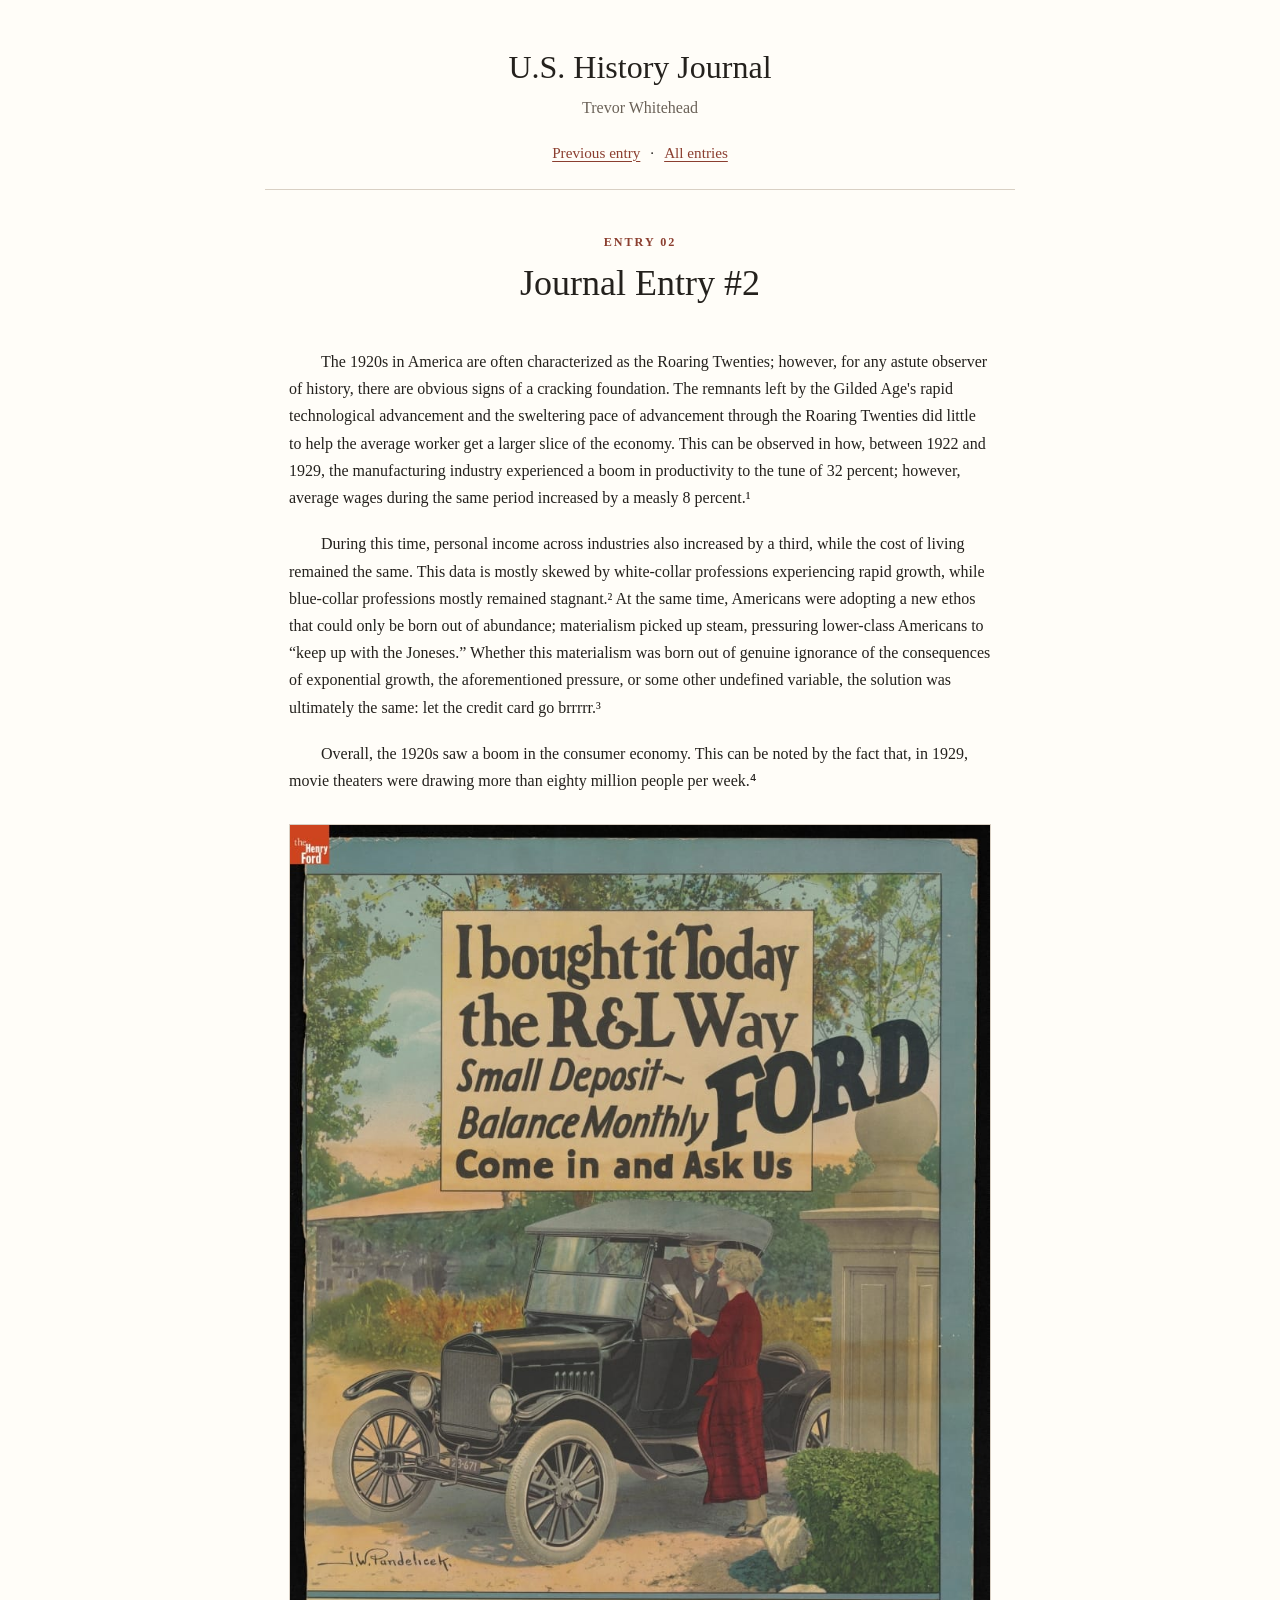
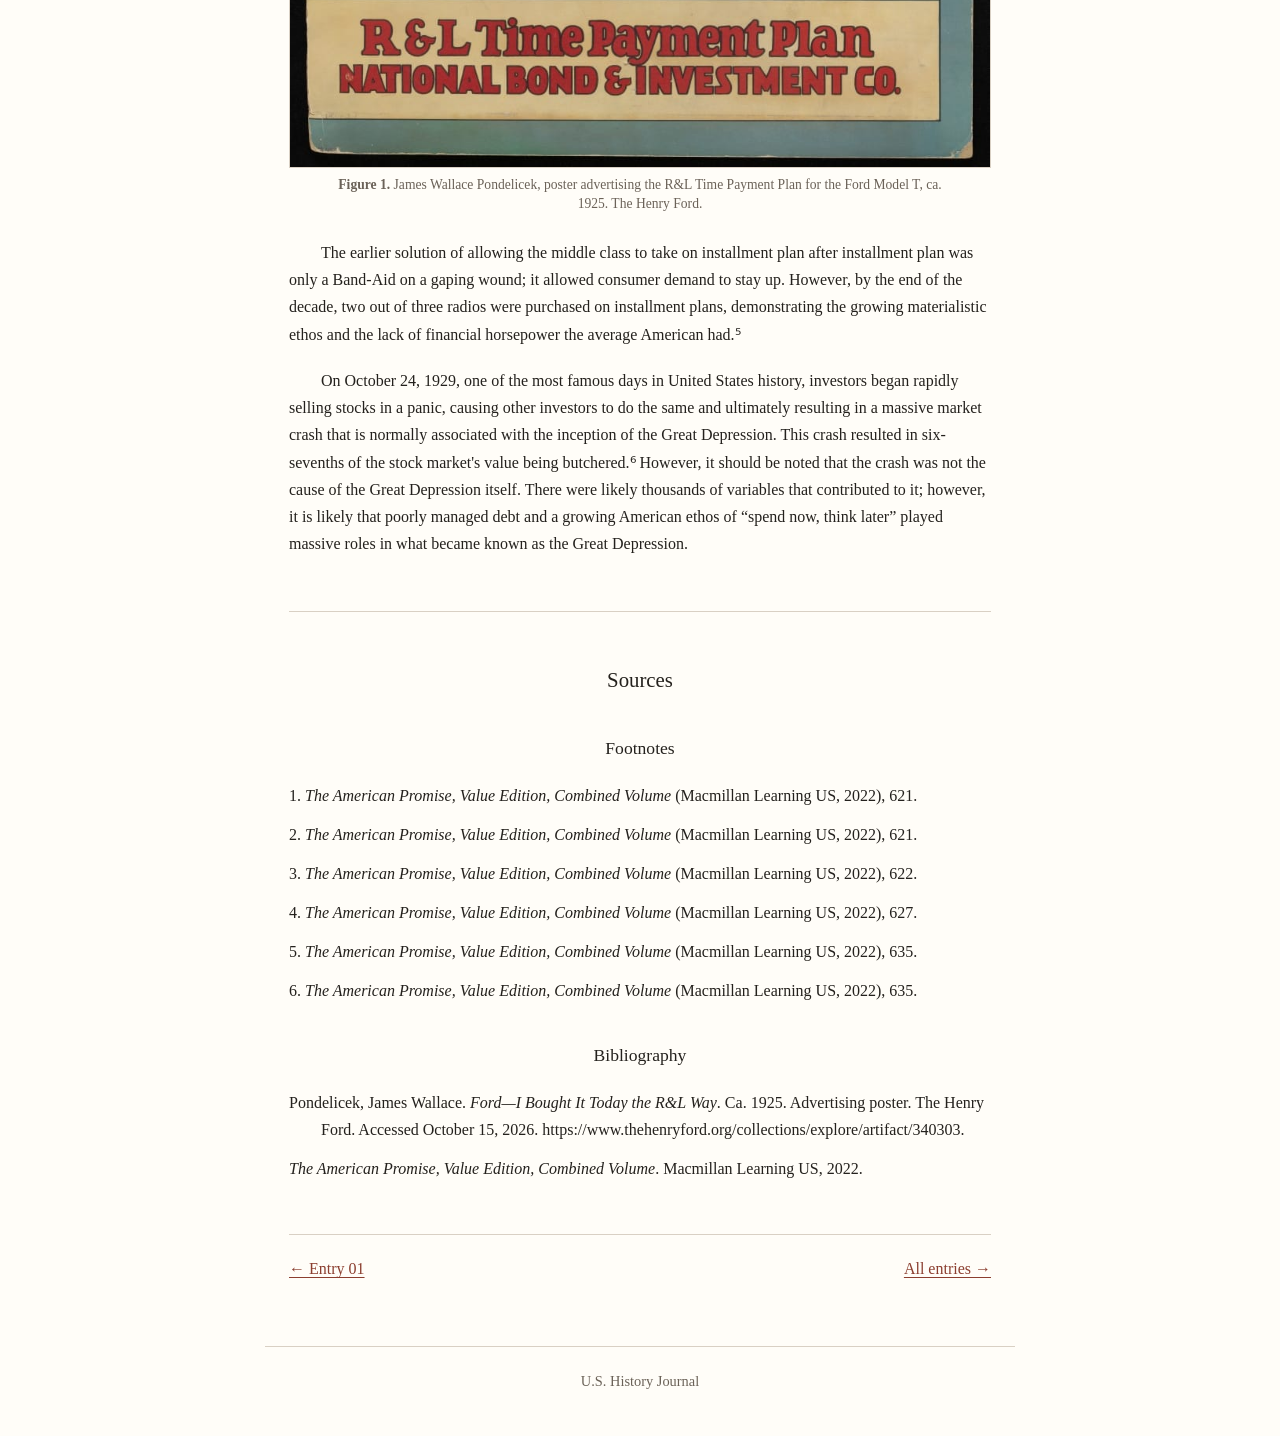
==== entries/entry-2.html @ 7209bb8f "Add files via upload" ====
<!DOCTYPE html>
<html lang="en">
<head>
    <meta charset="UTF-8">
    <meta name="viewport" content="width=device-width, initial-scale=1.0">
    <meta name="description" content="Journal Entry #2 — U.S. History Journal entry by Trevor Whitehead">
    <title>Journal Entry #2 | U.S. History Journal</title>
    <link rel="icon" href="../images/favicon.svg" type="image/svg+xml">
    <link rel="stylesheet" href="../styles.css">
</head>
<body>
    <header class="site-header">
        <a class="site-title" href="../index.html">U.S. History Journal</a>
        <p class="byline">Trevor Whitehead</p>
        <nav class="journal-nav" aria-label="Journal navigation">
            <a href="entry-1.html">Previous entry</a>
            <span aria-hidden="true">·</span>
            <a href="../index.html">All entries</a>
        </nav>
    </header>

    <main>
        <article>
            <p class="eyebrow">Entry 02</p>
            <h1 class="entry-title">Journal Entry #2</h1>

            <section>
                <p>The 1920s in America are often characterized as the Roaring Twenties; however, for any astute observer of history, there are obvious signs of a cracking foundation. The remnants left by the Gilded Age's rapid technological advancement and the sweltering pace of advancement through the Roaring Twenties did little to help the average worker get a larger slice of the economy. This can be observed in how, between 1922 and 1929, the manufacturing industry experienced a boom in productivity to the tune of 32 percent; however, average wages during the same period increased by a measly 8 percent.¹</p>

                <p>During this time, personal income across industries also increased by a third, while the cost of living remained the same. This data is mostly skewed by white-collar professions experiencing rapid growth, while blue-collar professions mostly remained stagnant.² At the same time, Americans were adopting a new ethos that could only be born out of abundance; materialism picked up steam, pressuring lower-class Americans to “keep up with the Joneses.” Whether this materialism was born out of genuine ignorance of the consequences of exponential growth, the aforementioned pressure, or some other undefined variable, the solution was ultimately the same: let the credit card go brrrrr.³</p>

                <p>Overall, the 1920s saw a boom in the consumer economy. This can be noted by the fact that, in 1929, movie theaters were drawing more than eighty million people per week.⁴</p>

                <figure class="figure">
                    <img src="../images/ford-time-payment-plan-1925.png" alt="Ford advertisement offering a small deposit and monthly payments through the R&amp;L Time Payment Plan, circa 1925">
                    <figcaption><strong>Figure 1.</strong> James Wallace Pondelicek, poster advertising the R&amp;L Time Payment Plan for the Ford Model T, ca. 1925. The Henry Ford.</figcaption>
                </figure>

                <p>The earlier solution of allowing the middle class to take on installment plan after installment plan was only a Band-Aid on a gaping wound; it allowed consumer demand to stay up. However, by the end of the decade, two out of three radios were purchased on installment plans, demonstrating the growing materialistic ethos and the lack of financial horsepower the average American had.⁵</p>

                <p>On October 24, 1929, one of the most famous days in United States history, investors began rapidly selling stocks in a panic, causing other investors to do the same and ultimately resulting in a massive market crash that is normally associated with the inception of the Great Depression. This crash resulted in six-sevenths of the stock market's value being butchered.⁶ However, it should be noted that the crash was not the cause of the Great Depression itself. There were likely thousands of variables that contributed to it; however, it is likely that poorly managed debt and a growing American ethos of “spend now, think later” played massive roles in what became known as the Great Depression.</p>
            </section>

            <section class="sources">
                <h2>Sources</h2>

                <h3>Footnotes</h3>
                <div class="footnotes">
                    <p>1. <em>The American Promise, Value Edition, Combined Volume</em> (Macmillan Learning US, 2022), 621.</p>
                    <p>2. <em>The American Promise, Value Edition, Combined Volume</em> (Macmillan Learning US, 2022), 621.</p>
                    <p>3. <em>The American Promise, Value Edition, Combined Volume</em> (Macmillan Learning US, 2022), 622.</p>
                    <p>4. <em>The American Promise, Value Edition, Combined Volume</em> (Macmillan Learning US, 2022), 627.</p>
                    <p>5. <em>The American Promise, Value Edition, Combined Volume</em> (Macmillan Learning US, 2022), 635.</p>
                    <p>6. <em>The American Promise, Value Edition, Combined Volume</em> (Macmillan Learning US, 2022), 635.</p>
                </div>

                <h3>Bibliography</h3>
                <div class="bibliography">
                    <p>Pondelicek, James Wallace. <em>Ford—I Bought It Today the R&amp;L Way</em>. Ca. 1925. Advertising poster. The Henry Ford. Accessed October 15, 2026. https://www.thehenryford.org/collections/explore/artifact/340303.</p>
                    <p><em>The American Promise, Value Edition, Combined Volume</em>. Macmillan Learning US, 2022.</p>
                </div>
            </section>

            <nav class="entry-pagination" aria-label="Entry pagination">
                <a href="entry-1.html"><span aria-hidden="true">←</span> Entry 01</a>
                <a href="../index.html">All entries <span aria-hidden="true">→</span></a>
            </nav>
        </article>
    </main>

    <footer>
        <p>U.S. History Journal</p>
    </footer>
</body>
</html>
---- styles.css ----
:root {
    --ink: #24211d;
    --muted: #6b6258;
    --paper: #fffdf8;
    --accent: #8b3e2f;
    --line: #d9d0c4;
    --card: #f7f1e8;
}

* {
    box-sizing: border-box;
}

html {
    scroll-behavior: smooth;
}

body {
    margin: 0;
    padding: 0 6%;
    font-family: Georgia, "Times New Roman", serif;
    color: var(--ink);
    background: var(--paper);
    line-height: 1.7;
}

a {
    color: var(--accent);
    text-underline-offset: 0.18em;
    text-decoration-thickness: 1px;
}

a:hover,
a:focus-visible {
    color: #5f281f;
}

.site-header {
    max-width: 750px;
    margin: 0 auto;
    padding: 48px 24px 24px;
    text-align: center;
    border-bottom: 1px solid var(--line);
}

.site-title {
    display: inline-block;
    color: var(--ink);
    font-size: 2rem;
    line-height: 1.2;
    text-decoration: none;
}

.byline {
    margin: 8px 0 0;
    text-align: center;
    text-indent: 0;
    color: var(--muted);
}

.journal-nav {
    display: flex;
    justify-content: center;
    gap: 10px;
    margin-top: 18px;
    font-size: 0.95rem;
}

main {
    max-width: 750px;
    margin: 0 auto;
    padding: 42px 24px 64px;
}

.eyebrow {
    margin: 0 0 8px;
    color: var(--accent);
    font-size: 0.76rem;
    font-weight: bold;
    letter-spacing: 0.16em;
    text-align: center;
    text-indent: 0;
    text-transform: uppercase;
}

.entry-title,
.journal-intro h1 {
    margin: 0 0 42px;
    font-size: clamp(1.65rem, 5vw, 2.25rem);
    font-weight: normal;
    line-height: 1.25;
    text-align: center;
}

h2 {
    margin: 44px 0 20px;
    font-size: 1.3rem;
    font-weight: normal;
    text-align: center;
}

h3 {
    margin: 36px 0 18px;
    font-size: 1.1rem;
    font-weight: normal;
    text-align: center;
}

p {
    margin: 0 0 1.2em;
    text-indent: 2em;
}

.figure {
    margin: 30px 0 26px;
    padding: 0;
    text-align: center;
}

.figure img {
    display: block;
    width: auto;
    max-width: 100%;
    height: auto;
    margin: 0 auto;
    border: 1px solid var(--line);
}

.figure figcaption {
    margin: 7px auto 0;
    max-width: 90%;
    color: var(--muted);
    font-size: 0.85rem;
    line-height: 1.4;
}

.sources {
    margin-top: 54px;
    padding-top: 6px;
    border-top: 1px solid var(--line);
}

.footnotes p {
    margin-bottom: 12px;
    padding-left: 1.6em;
    text-indent: -1.6em;
}

.bibliography p {
    margin-bottom: 12px;
    padding-left: 2em;
    text-indent: -2em;
}

.entry-pagination {
    display: flex;
    justify-content: space-between;
    gap: 24px;
    margin-top: 52px;
    padding-top: 20px;
    border-top: 1px solid var(--line);
}

.journal-intro {
    margin-bottom: 38px;
    text-align: center;
}

.journal-intro h1 {
    margin-bottom: 16px;
}

.intro-copy {
    max-width: 560px;
    margin: 0 auto;
    color: var(--muted);
    text-align: center;
    text-indent: 0;
}

.entry-list {
    display: grid;
    gap: 22px;
}

.entry-card {
    padding: 28px 30px;
    border: 1px solid var(--line);
    background: #fff;
}

.entry-card-draft {
    background: var(--card);
}

.entry-number {
    margin: 0 0 6px;
    color: var(--muted);
    font-size: 0.75rem;
    font-weight: bold;
    letter-spacing: 0.14em;
    text-indent: 0;
    text-transform: uppercase;
}

.entry-card h2 {
    margin: 0 0 8px;
    font-size: 1.45rem;
    text-align: left;
}

.entry-card h2 a {
    color: var(--ink);
    text-decoration: none;
}

.entry-card h2 a:hover,
.entry-card h2 a:focus-visible {
    color: var(--accent);
}

.entry-summary {
    margin: 0 0 14px;
    color: var(--muted);
    text-indent: 0;
}

.read-link {
    font-size: 0.95rem;
}

.draft-note {
    margin: -22px auto 38px;
    padding: 10px 14px;
    max-width: 440px;
    color: var(--muted);
    background: var(--card);
    border: 1px solid var(--line);
    font-size: 0.92rem;
    text-align: center;
    text-indent: 0;
}

footer {
    max-width: 750px;
    margin: 0 auto;
    padding: 22px 24px 42px;
    border-top: 1px solid var(--line);
    text-align: center;
}

footer p {
    margin: 0;
    color: var(--muted);
    font-size: 0.9rem;
    text-indent: 0;
}

@media (max-width: 560px) {
    body {
        padding: 0 3%;
    }

    .site-header {
        padding-top: 34px;
    }

    .site-title {
        font-size: 1.65rem;
    }

    main {
        padding-top: 34px;
    }

    p {
        text-indent: 1.5em;
    }

    .entry-card {
        padding: 24px 22px;
    }

    .entry-pagination {
        align-items: flex-start;
        flex-direction: column;
        gap: 10px;
    }
}

@media print {
    body {
        padding: 0;
        background: #fff;
    }

    .journal-nav,
    .entry-pagination,
    footer {
        display: none;
    }

    .site-header {
        padding-top: 20px;
    }

    main {
        padding-bottom: 0;
    }
}
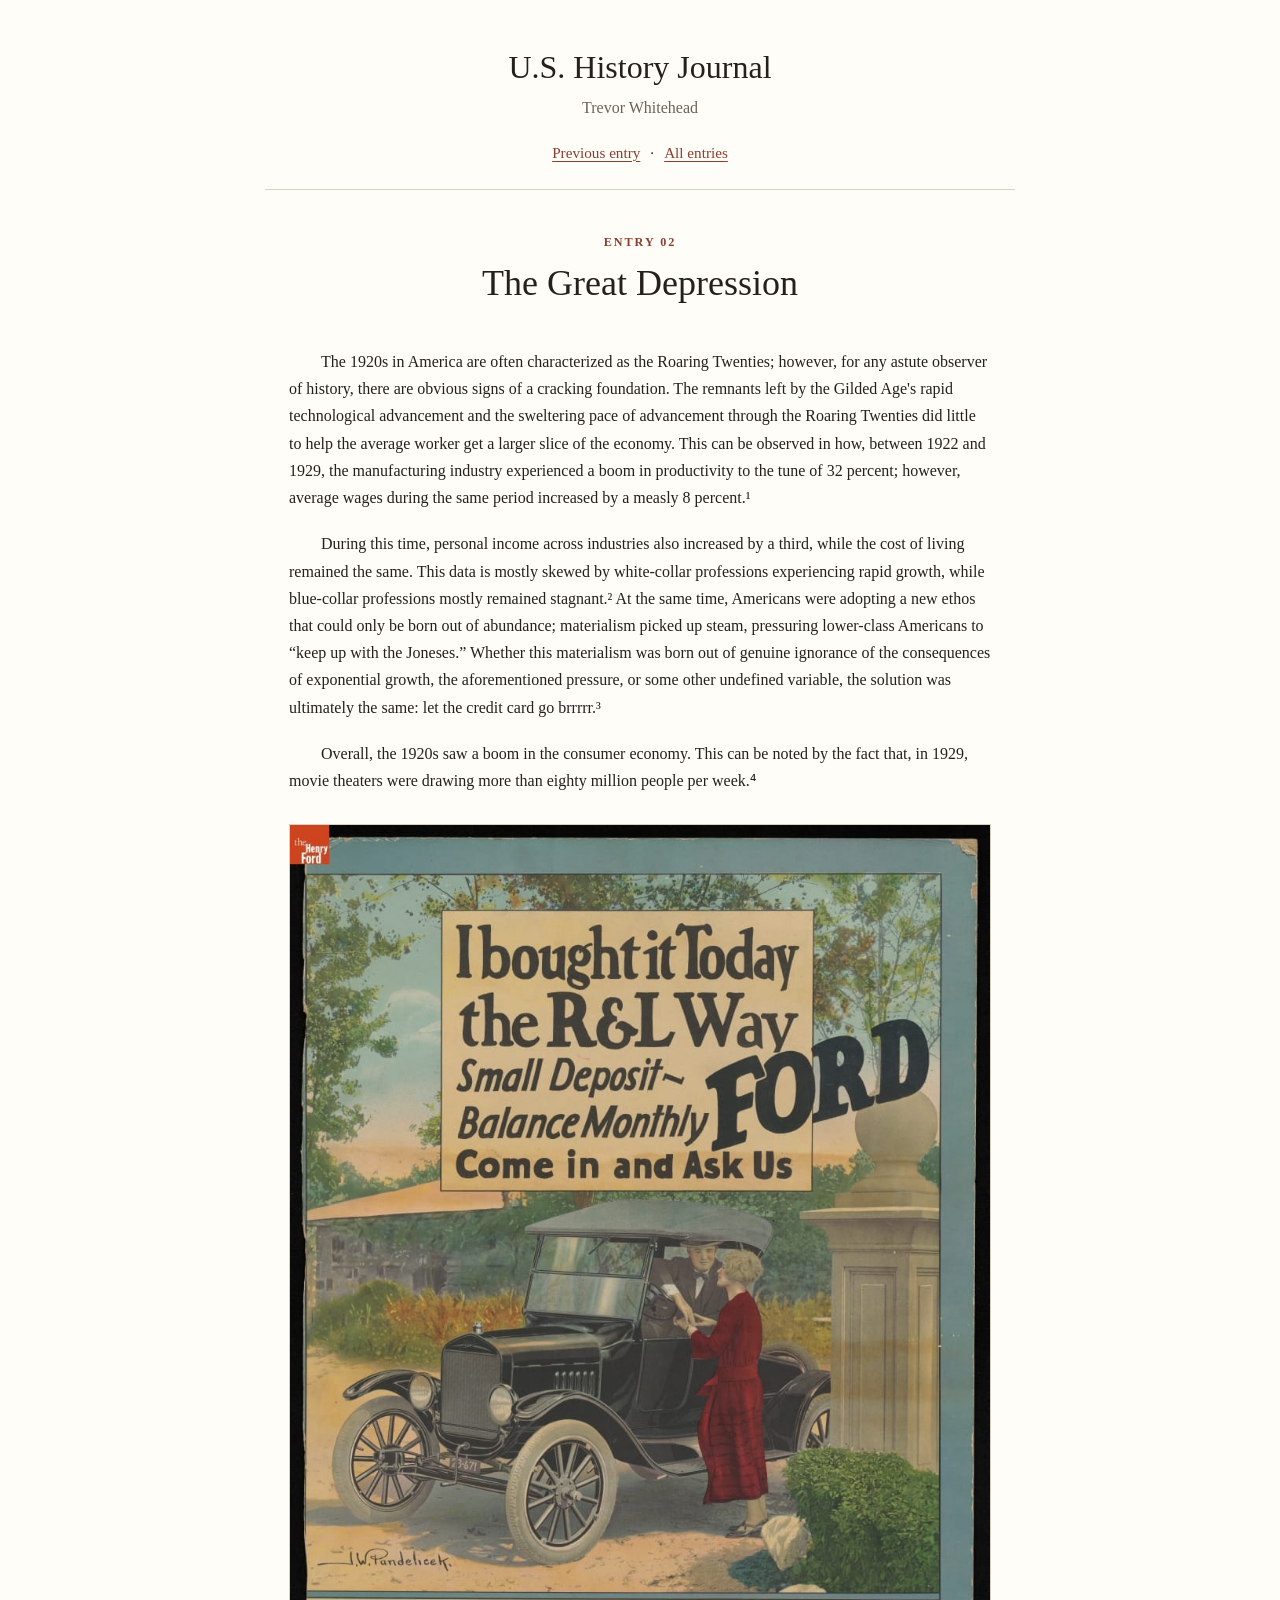
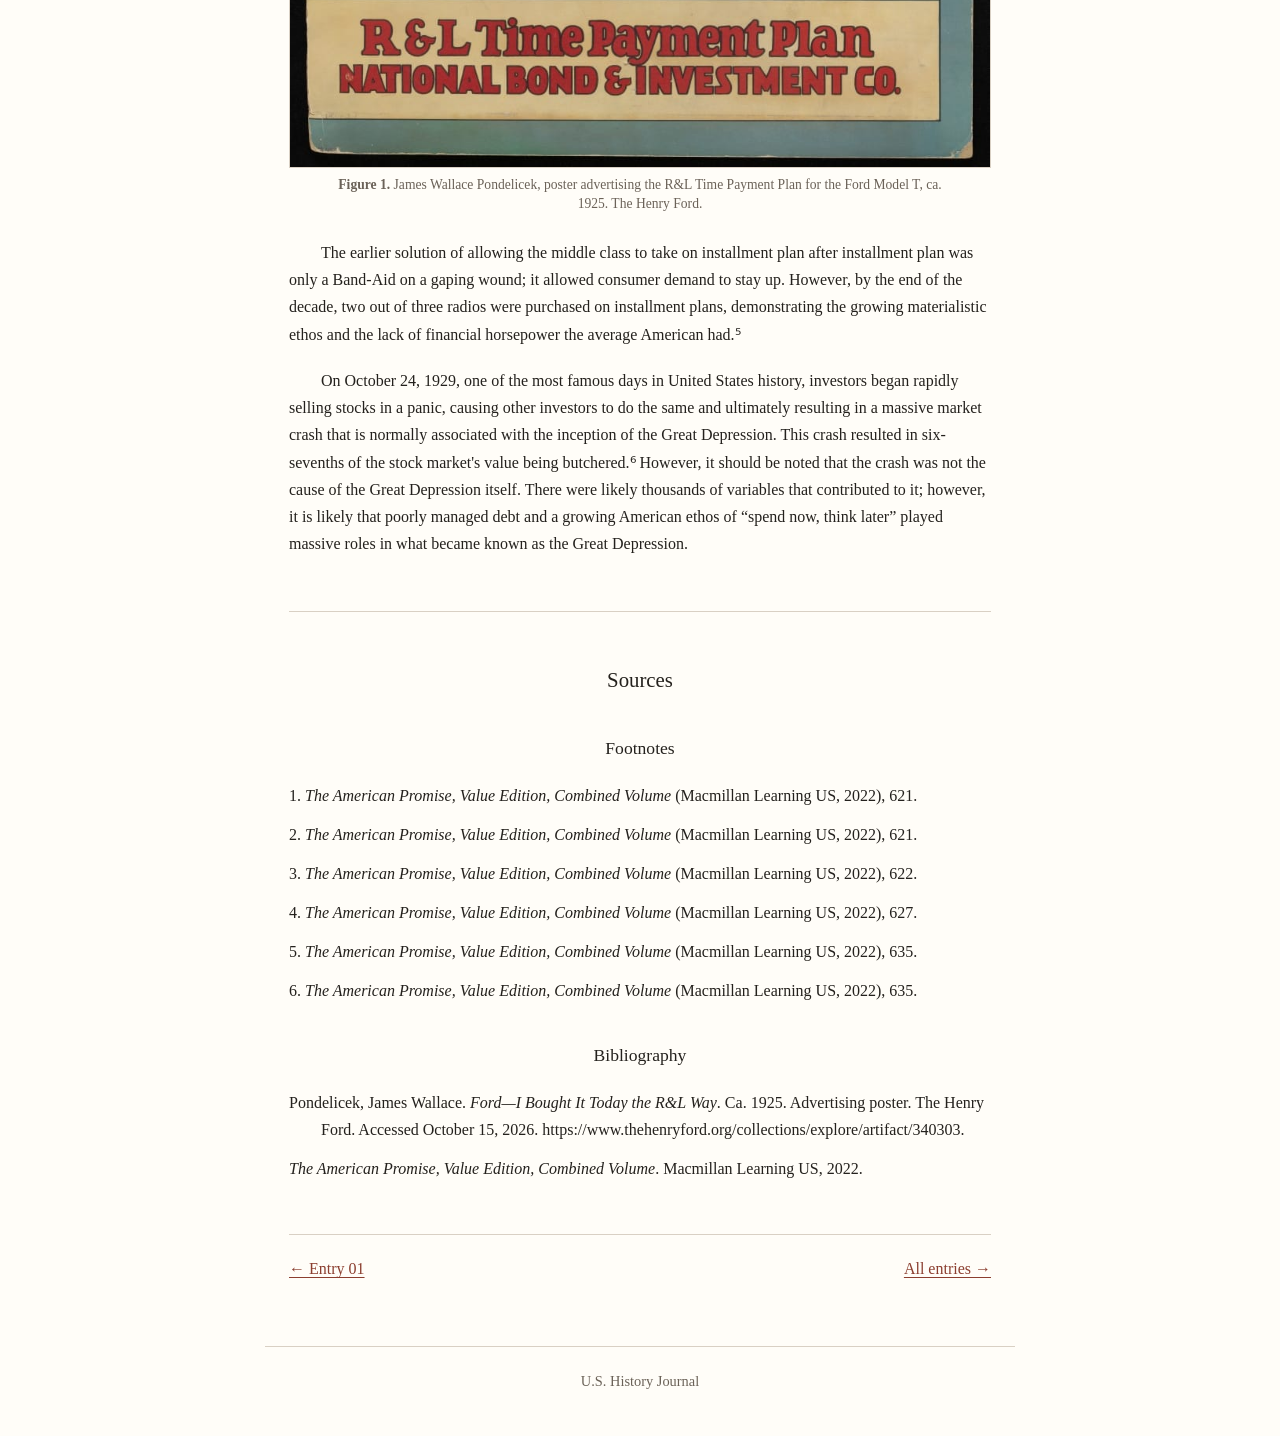
==== commit 2125ca26: "Update entry-2.html" ====
--- a/entries/entry-2.html
+++ b/entries/entry-2.html
@@ -22,7 +22,7 @@
     <main>
         <article>
             <p class="eyebrow">Entry 02</p>
-            <h1 class="entry-title">Journal Entry #2</h1>
+            <h1 class="entry-title">The Great Depression</h1>
 
             <section>
                 <p>The 1920s in America are often characterized as the Roaring Twenties; however, for any astute observer of history, there are obvious signs of a cracking foundation. The remnants left by the Gilded Age's rapid technological advancement and the sweltering pace of advancement through the Roaring Twenties did little to help the average worker get a larger slice of the economy. This can be observed in how, between 1922 and 1929, the manufacturing industry experienced a boom in productivity to the tune of 32 percent; however, average wages during the same period increased by a measly 8 percent.¹</p>
